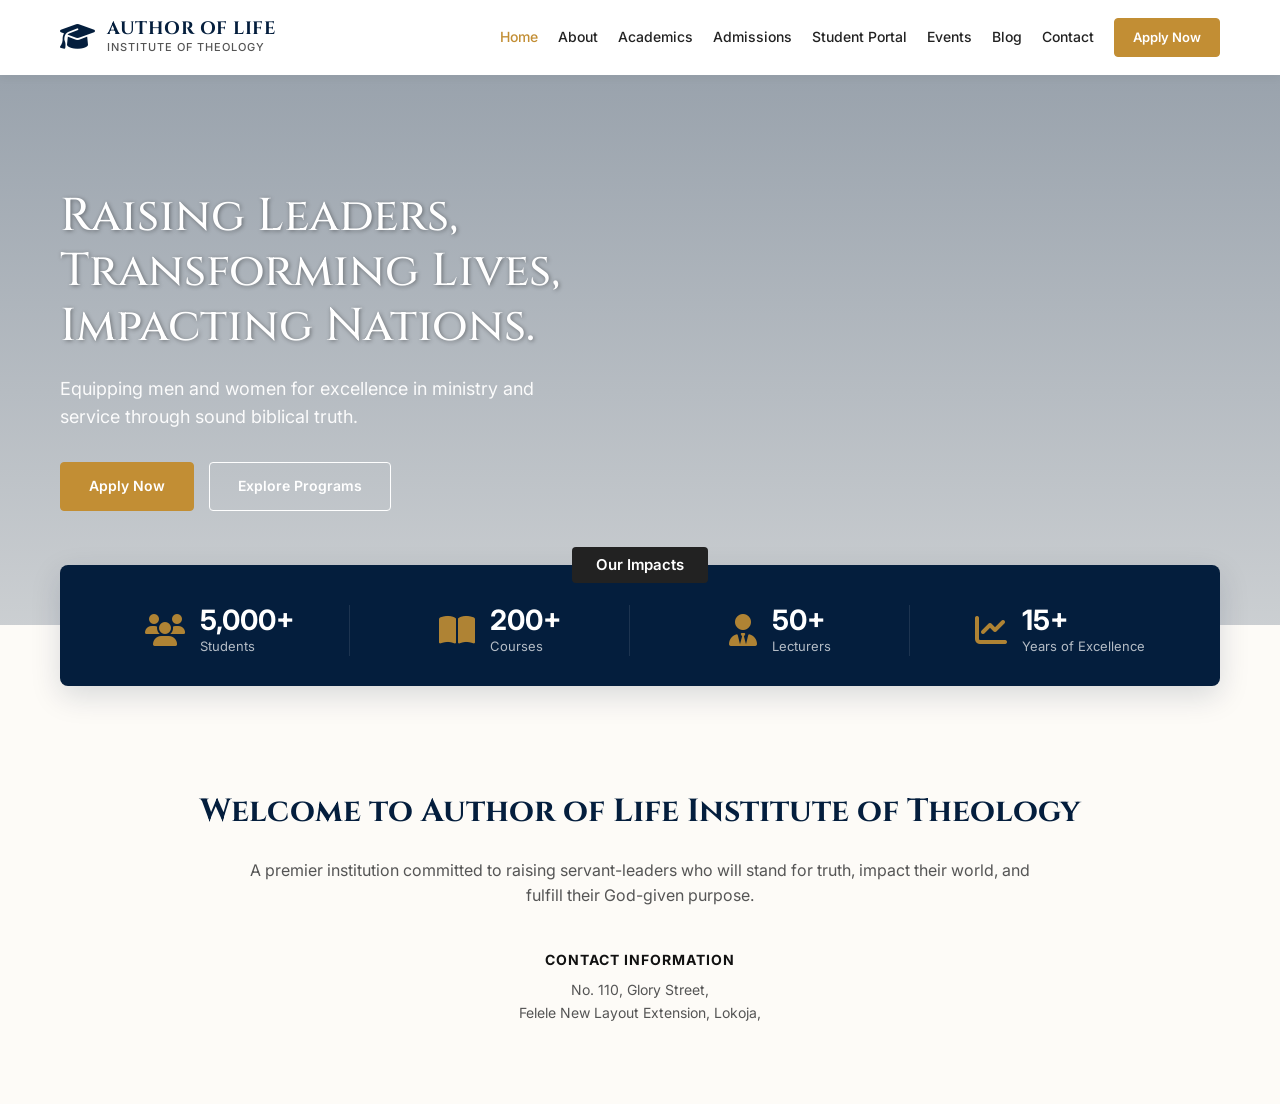
==== index.html @ f4e5d4d6 "Add files via upload" ====
<!DOCTYPE html>
<html lang="en">
<head>
    <meta charset="UTF-8">
    <meta name="viewport" content="width=device-width, initial-scale=1.0">
    <title>Author of Life Institute of Theology</title>
    <link rel="preconnect" href="https://fonts.googleapis.com">
    <link rel="preconnect" href="https://fonts.gstatic.com" crossorigin>
    <link href="https://fonts.googleapis.com/css2?family=Cinzel:wght@500;700&family=Inter:wght@400;500;600&display=swap" rel="stylesheet">
    <link rel="stylesheet" href="https://cdnjs.cloudflare.com/ajax/libs/font-awesome/6.4.0/css/all.min.css">
    <link rel="stylesheet" href="style.css">
</head>
<body>

    <header class="header">
        <div class="container nav-container">
            <div class="logo-area">
                <div class="logo-icon"><i class="fa-solid fa-graduation-cap"></i></div>
                <div class="logo-text">
                    <span class="logo-title">AUTHOR OF LIFE</span>
                    <span class="logo-subtitle">INSTITUTE OF THEOLOGY</span>
                </div>
            </div>
            
            <nav class="navbar">
                <a href="#" class="nav-link active">Home</a>
                <a href="#" class="nav-link">About</a>
                <a href="#" class="nav-link">Academics</a>
                <a href="#" class="nav-link">Admissions</a>
                <a href="#" class="nav-link">Student Portal</a>
                <a href="#" class="nav-link">Events</a>
                <a href="#" class="nav-link">Blog</a>
                <a href="#" class="nav-link">Contact</a>
                <a href="#" class="btn btn-primary btn-nav">Apply Now</a>
            </nav>
            
            <div class="menu-toggle" id="mobile-menu">
                <i class="fa-solid fa-bars"></i>
            </div>
        </div>
    </header>

    <section class="hero">
        <div class="container hero-container">
            <div class="hero-content">
                <h1 class="hero-title">Raising Leaders,<br>Transforming Lives,<br>Impacting Nations.</h1>
                <p class="hero-description">Equipping men and women for excellence in ministry and service through sound biblical truth.</p>
                <div class="hero-actions">
                    <a href="#" class="btn btn-primary">Apply Now</a>
                    <a href="#" class="btn btn-secondary">Explore Programs</a>
                </div>
            </div>
        </div>
    </section>

    <section class="impact-section">
        <div class="container">
            <div class="impact-card">
                <div class="impact-header-badge">Our Impacts</div>
                <div class="impact-grid">
                    <div class="impact-item">
                        <div class="impact-icon"><i class="fa-solid fa-users"></i></div>
                        <div class="impact-info">
                            <span class="counter">5,000+</span>
                            <span class="counter-label">Students</span>
                        </div>
                    </div>
                    <div class="impact-item">
                        <div class="impact-icon"><i class="fa-solid fa-book-open"></i></div>
                        <div class="impact-info">
                            <span class="counter">200+</span>
                            <span class="counter-label">Courses</span>
                        </div>
                    </div>
                    <div class="impact-item">
                        <div class="impact-icon"><i class="fa-solid fa-user-tie"></i></div>
                        <div class="impact-info">
                            <span class="counter">50+</span>
                            <span class="counter-label">Lecturers</span>
                        </div>
                    </div>
                    <div class="impact-item">
                        <div class="impact-icon"><i class="fa-solid fa-chart-line"></i></div>
                        <div class="impact-info">
                            <span class="counter">15+</span>
                            <span class="counter-label">Years of Excellence</span>
                        </div>
                    </div>
                </div>
            </div>
        </div>
    </section>

    <section class="welcome-section">
        <div class="container text-center">
            <h2 class="welcome-title">Welcome to Author of Life Institute of Theology</h2>
            <p class="welcome-text">
                A premier institution committed to raising servant-leaders who will stand for truth, impact their world, and fulfill their God-given purpose.
            </p>
            
            <div class="contact-info">
                <h3>Contact Information</h3>
                <p>No. 110, Glory Street,<br>Felele New Layout Extension, Lokoja,</p>
            </div>
        </div>
    </section>

    <script>
        // Simple script for responsive mobile menu toggle
        const mobileMenu = document.getElementById('mobile-menu');
        const navbar = document.querySelector('.navbar');

        mobileMenu.addEventListener('click', () => {
            navbar.classList.toggle('active');
            mobileMenu.classList.toggle('active');
        });
    </script>
</body>
</html>
---- style.css ----
/* --- Root Variables & Reset --- */
:root {
    --primary-color: #c28e34; /* Gold/Amber tone */
    --primary-hover: #a67628;
    --dark-navy: #041e3d;
    --text-dark: #222222;
    --text-muted: #555555;
    --bg-light: #fdfbf7; /* Warm background tint */
    --white: #ffffff;
    --font-heading: 'Cinzel', serif;
    --font-body: 'Inter', sans-serif;
    --transition: all 0.3s ease;
}

* {
    margin: 0;
    padding: 0;
    box-sizing: border-box;
}

body {
    font-family: var(--font-body);
    color: var(--text-dark);
    background-color: var(--bg-light);
    line-height: 1.6;
}

.container {
    width: 100%;
    max-width: 1200px;
    margin: 0 auto;
    padding: 0 20px;
}

.text-center {
    text-align: center;
}

/* --- Buttons --- */
.btn {
    display: inline-block;
    padding: 12px 28px;
    border-radius: 4px;
    font-size: 14px;
    font-weight: 600;
    text-decoration: none;
    transition: var(--transition);
    cursor: pointer;
}

.btn-primary {
    background-color: var(--primary-color);
    color: var(--white);
    border: 1px solid var(--primary-color);
}

.btn-primary:hover {
    background-color: var(--primary-hover);
    border-color: var(--primary-hover);
}

.btn-secondary {
    background-color: transparent;
    color: var(--white);
    border: 1px solid var(--white);
}

.btn-secondary:hover {
    background-color: var(--white);
    color: var(--dark-navy);
}

/* --- Header & Navigation --- */
.header {
    background-color: var(--white);
    box-shadow: 0 2px 10px rgba(0,0,0,0.05);
    position: sticky;
    top: 0;
    z-index: 1000;
}

.nav-container {
    display: flex;
    justify-content: space-between;
    align-items: center;
    padding-top: 15px;
    padding-bottom: 15px;
}

.logo-area {
    display: flex;
    align-items: center;
    gap: 12px;
}

.logo-icon {
    font-size: 28px;
    color: var(--dark-navy);
}

.logo-text {
    display: flex;
    flex-direction: column;
}

.logo-title {
    font-family: var(--font-heading);
    font-weight: 700;
    font-size: 18px;
    color: var(--dark-navy);
    letter-spacing: 0.5px;
    line-height: 1.2;
}

.logo-subtitle {
    font-size: 11px;
    font-weight: 500;
    color: var(--text-muted);
    letter-spacing: 1px;
}

.navbar {
    display: flex;
    align-items: center;
    gap: 20px;
}

.nav-link {
    text-decoration: none;
    color: var(--text-dark);
    font-size: 14px;
    font-weight: 500;
    transition: var(--transition);
}

.nav-link:hover, .nav-link.active {
    color: var(--primary-color);
}

.btn-nav {
    padding: 8px 18px;
    font-size: 13px;
}

.menu-toggle {
    display: none;
    font-size: 24px;
    color: var(--dark-navy);
    cursor: pointer;
}

/* --- Hero Section --- */
.hero {
    /* Replace URL with your actual campus building image path */
    background: linear-gradient(rgba(4, 30, 61, 0.4), rgba(4, 30, 61, 0.2)), url('https://images.unsplash.com/photo-1541339907198-e08756dedf3f?q=80&w=1600') no-repeat center center/cover;
    min-height: 550px;
    display: flex;
    align-items: center;
    color: var(--white);
    padding: 60px 0;
}

.hero-content {
    max-width: 650px;
}

.hero-title {
    font-family: var(--font-heading);
    font-size: 46px;
    font-weight: 500;
    line-height: 1.2;
    margin-bottom: 20px;
    text-shadow: 1px 1px 4px rgba(0,0,0,0.4);
}

.hero-description {
    font-size: 18px;
    margin-bottom: 30px;
    opacity: 0.95;
    max-width: 500px;
}

.hero-actions {
    display: flex;
    gap: 15px;
}

/* --- Impact Section --- */
.impact-section {
    margin-top: -60px;
    position: relative;
    z-index: 10;
    padding-bottom: 40px;
}

.impact-card {
    background-color: var(--dark-navy);
    border-radius: 8px;
    padding: 40px 30px 30px 30px;
    position: relative;
    box-shadow: 0 10px 30px rgba(4, 30, 61, 0.15);
}

.impact-header-badge {
    position: absolute;
    top: -18px;
    left: 50%;
    transform: translateX(-50%);
    background-color: #222222;
    color: var(--white);
    padding: 6px 24px;
    border-radius: 4px;
    font-size: 15px;
    font-weight: 600;
}

.impact-grid {
    display: grid;
    grid-template-columns: repeat(4, 1fr);
    gap: 20px;
}

.impact-item {
    display: flex;
    align-items: center;
    justify-content: center;
    gap: 15px;
    color: var(--white);
    border-right: 1px solid rgba(255,255,255,0.1);
}

.impact-item:last-child {
    border-right: none;
}

.impact-icon {
    font-size: 32px;
    color: var(--primary-color);
    opacity: 0.9;
}

.impact-info {
    display: flex;
    flex-direction: column;
}

.counter {
    font-size: 28px;
    font-weight: 700;
    line-height: 1.1;
}

.counter-label {
    font-size: 13px;
    color: rgba(255,255,255,0.7);
}

/* --- Welcome Section --- */
.welcome-section {
    padding: 60px 0 80px 0;
}

.welcome-title {
    font-family: var(--font-heading);
    font-size: 32px;
    color: var(--dark-navy);
    margin-bottom: 20px;
}

.welcome-text {
    max-width: 800px;
    margin: 0 auto 40px auto;
    font-size: 16px;
    color: var(--text-muted);
}

.contact-info h3 {
    font-size: 14px;
    text-transform: uppercase;
    letter-spacing: 1px;
    margin-bottom: 8px;
    color: #111;
}

.contact-info p {
    font-size: 14px;
    color: var(--text-muted);
}


/* --- Responsive Media Queries --- */

@media (max-width: 1024px) {
    .hero-title {
        font-size: 38px;
    }
    .impact-grid {
        grid-template-columns: repeat(2, 1fr);
        gap: 30px;
    }
    .impact-item {
        border-right: none;
    }
}

@media (max-width: 768px) {
    .menu-toggle {
        display: block;
    }

    .navbar {
        position: absolute;
        top: 100%;
        left: 0;
        right: 0;
        background-color: var(--white);
        flex-direction: column;
        padding: 20px;
        gap: 15px;
        box-shadow: 0 10px 15px rgba(0,0,0,0.05);
        display: none;
    }

    .navbar.active {
        display: flex;
    }

    .btn-nav {
        width: 100%;
        text-align: center;
    }

    .hero {
        min-height: 450px;
        text-align: center;
    }

    .hero-content {
        margin: 0 auto;
    }

    .hero-actions {
        justify-content: center;
    }

    .welcome-title {
        font-size: 26px;
    }
}

@media (max-width: 480px) {
    .hero-title {
        font-size: 30px;
    }
    
    .impact-grid {
        grid-template-columns: 1fr;
    }
    
    .impact-item {
        justify-content: flex-start;
        padding-left: 20px;
    }
}
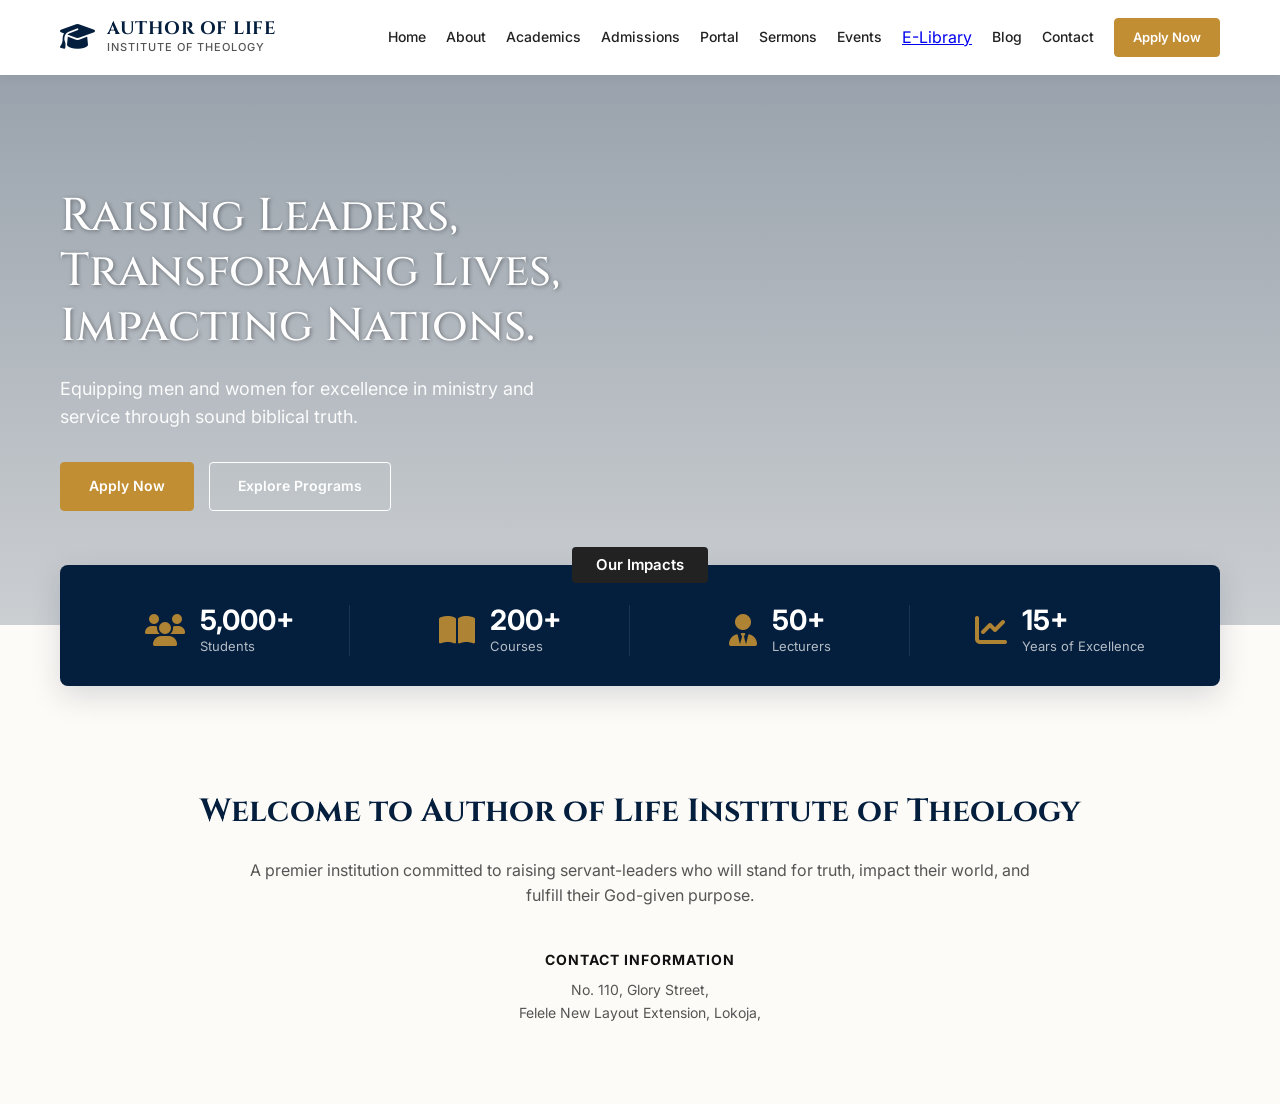
==== commit 684a3ada: "Add files via upload" ====
--- a/index.html
+++ b/index.html
@@ -21,19 +21,22 @@
                     <span class="logo-subtitle">INSTITUTE OF THEOLOGY</span>
                 </div>
             </div>
-            
             <nav class="navbar">
-                <a href="#" class="nav-link active">Home</a>
-                <a href="#" class="nav-link">About</a>
-                <a href="#" class="nav-link">Academics</a>
-                <a href="#" class="nav-link">Admissions</a>
-                <a href="#" class="nav-link">Student Portal</a>
-                <a href="#" class="nav-link">Events</a>
-                <a href="#" class="nav-link">Blog</a>
-                <a href="#" class="nav-link">Contact</a>
-                <a href="#" class="btn btn-primary btn-nav">Apply Now</a>
+    <a href="index.html" class="nav-link">Home</a>
+    <a href="about.html" class="nav-link">About</a>
+    <a href="academics.html" class="nav-link">Academics</a>
+    <a href="admissions.html" class="nav-link">Admissions</a>
+    
+    <a href="student-login.html" class="nav-link">Portal</a> 
+       <a href="sermons.html" class="nav-link">Sermons</a>
+                <a href="events.html" class="nav-link">Events</a>
+                <a href="library.html" class="drawer-link active">E-Library</a>
+                <a href="blog.html" class="nav-link">Blog</a>
+                <a href="contact.html" class="nav-link">Contact</a>
+                <a href="apply.html" class="btn btn-primary btn-nav">Apply Now</a>
             </nav>
-            
+
+
             <div class="menu-toggle" id="mobile-menu">
                 <i class="fa-solid fa-bars"></i>
             </div>
@@ -46,8 +49,8 @@
                 <h1 class="hero-title">Raising Leaders,<br>Transforming Lives,<br>Impacting Nations.</h1>
                 <p class="hero-description">Equipping men and women for excellence in ministry and service through sound biblical truth.</p>
                 <div class="hero-actions">
-                    <a href="#" class="btn btn-primary">Apply Now</a>
-                    <a href="#" class="btn btn-secondary">Explore Programs</a>
+                    <a href="apply.html" class="btn btn-primary">Apply Now</a>
+                    <a href="academics.html" class="btn btn-secondary">Explore Programs</a>
                 </div>
             </div>
         </div>
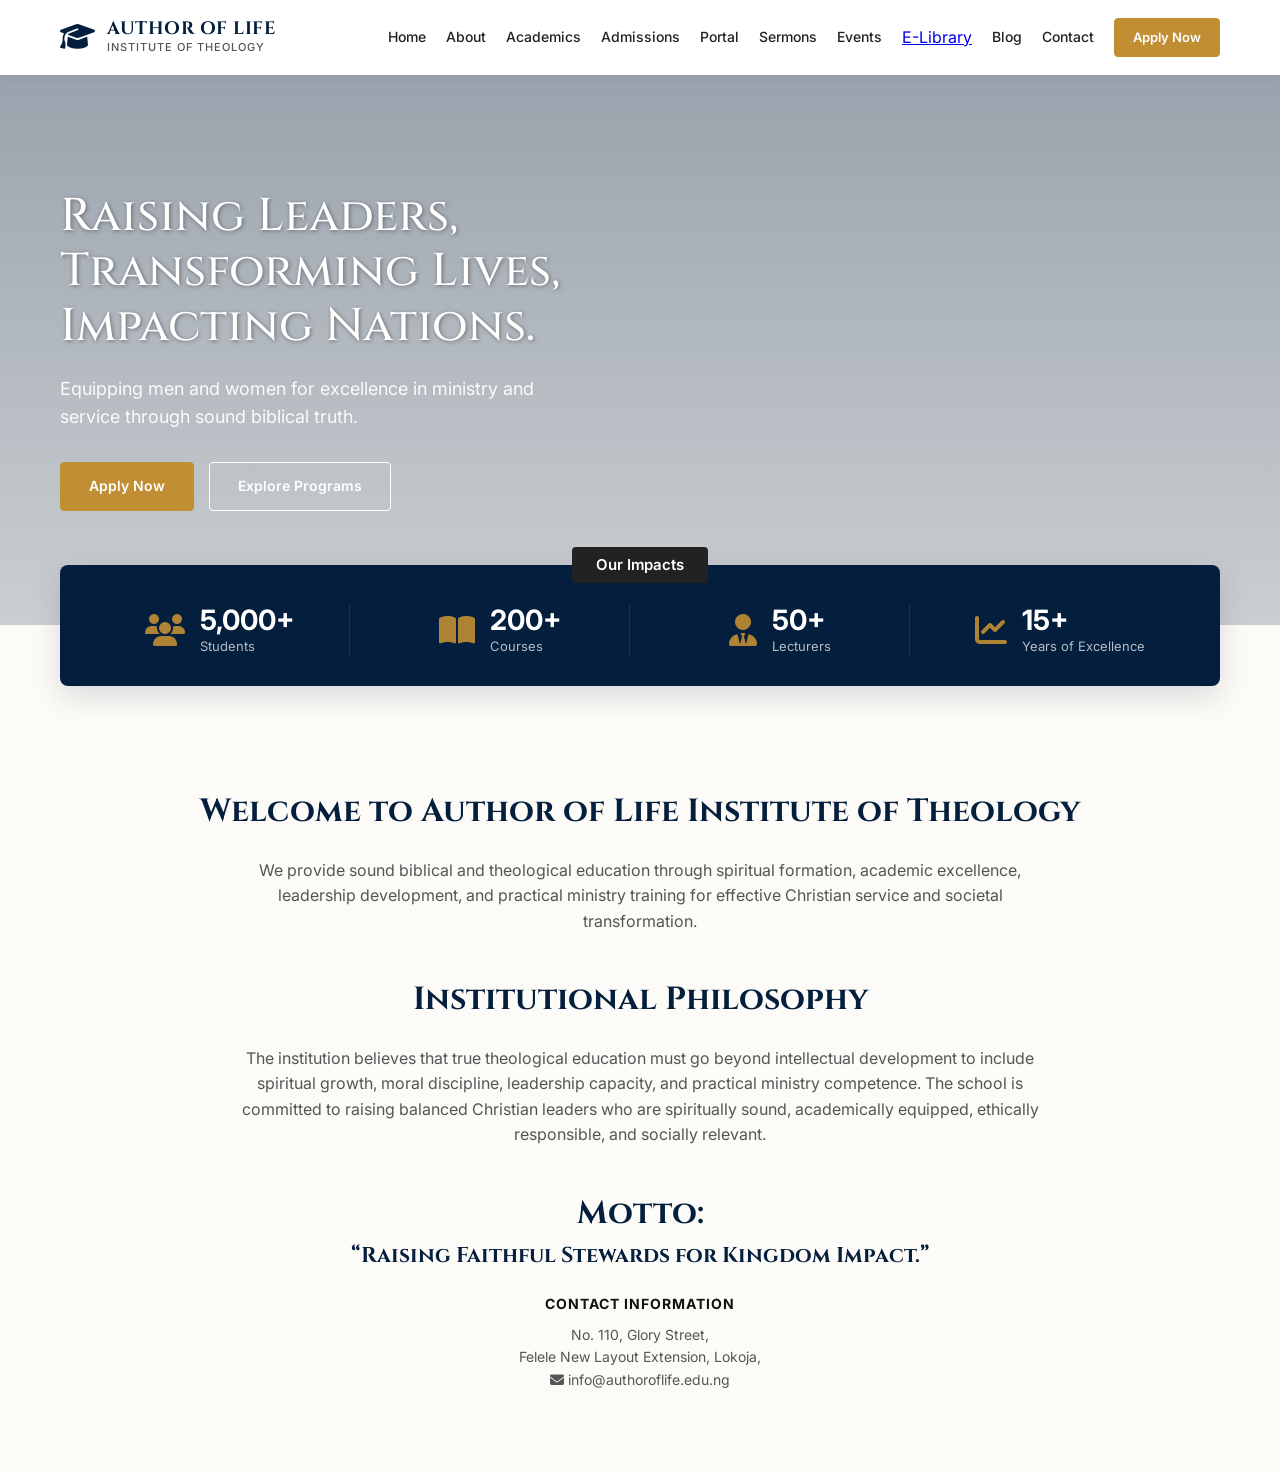
==== commit 3e6e01dc: "Add files via upload" ====
--- a/index.html
+++ b/index.html
@@ -26,7 +26,6 @@
     <a href="about.html" class="nav-link">About</a>
     <a href="academics.html" class="nav-link">Academics</a>
     <a href="admissions.html" class="nav-link">Admissions</a>
-    
     <a href="student-login.html" class="nav-link">Portal</a> 
        <a href="sermons.html" class="nav-link">Sermons</a>
                 <a href="events.html" class="nav-link">Events</a>
@@ -96,14 +95,25 @@
 
     <section class="welcome-section">
         <div class="container text-center">
-            <h2 class="welcome-title">Welcome to Author of Life Institute of Theology</h2>
+            
+             <h2 class="welcome-title">Welcome to Author of Life Institute of Theology</h2>
             <p class="welcome-text">
-                A premier institution committed to raising servant-leaders who will stand for truth, impact their world, and fulfill their God-given purpose.
+                We provide sound biblical and theological education through spiritual formation, academic excellence, leadership development, and practical ministry training for effective Christian service and societal transformation.
             </p>
-            
+
+            <h3 class="welcome-title">Institutional Philosophy</h3>
+            <p class="welcome-text">
+                The institution believes that true theological education must go beyond intellectual development to include spiritual growth, moral discipline, leadership capacity, and practical ministry competence. The school is committed to raising balanced Christian leaders who are spiritually sound, academically equipped, ethically responsible, and socially relevant.
+            </p>
+
+                <div class="welcome-title">
+                <h4>Motto:</h4>
+                <p> <h6> “Raising Faithful Stewards for Kingdom Impact.”</h6></p>
+            </div>
+
             <div class="contact-info">
                 <h3>Contact Information</h3>
-                <p>No. 110, Glory Street,<br>Felele New Layout Extension, Lokoja,</p>
+                <p>No. 110, Glory Street,<br>Felele New Layout Extension, Lokoja,<br> <i class="fa-solid fa-envelope"></i> info@authoroflife.edu.ng</p>
             </div>
         </div>
     </section>
